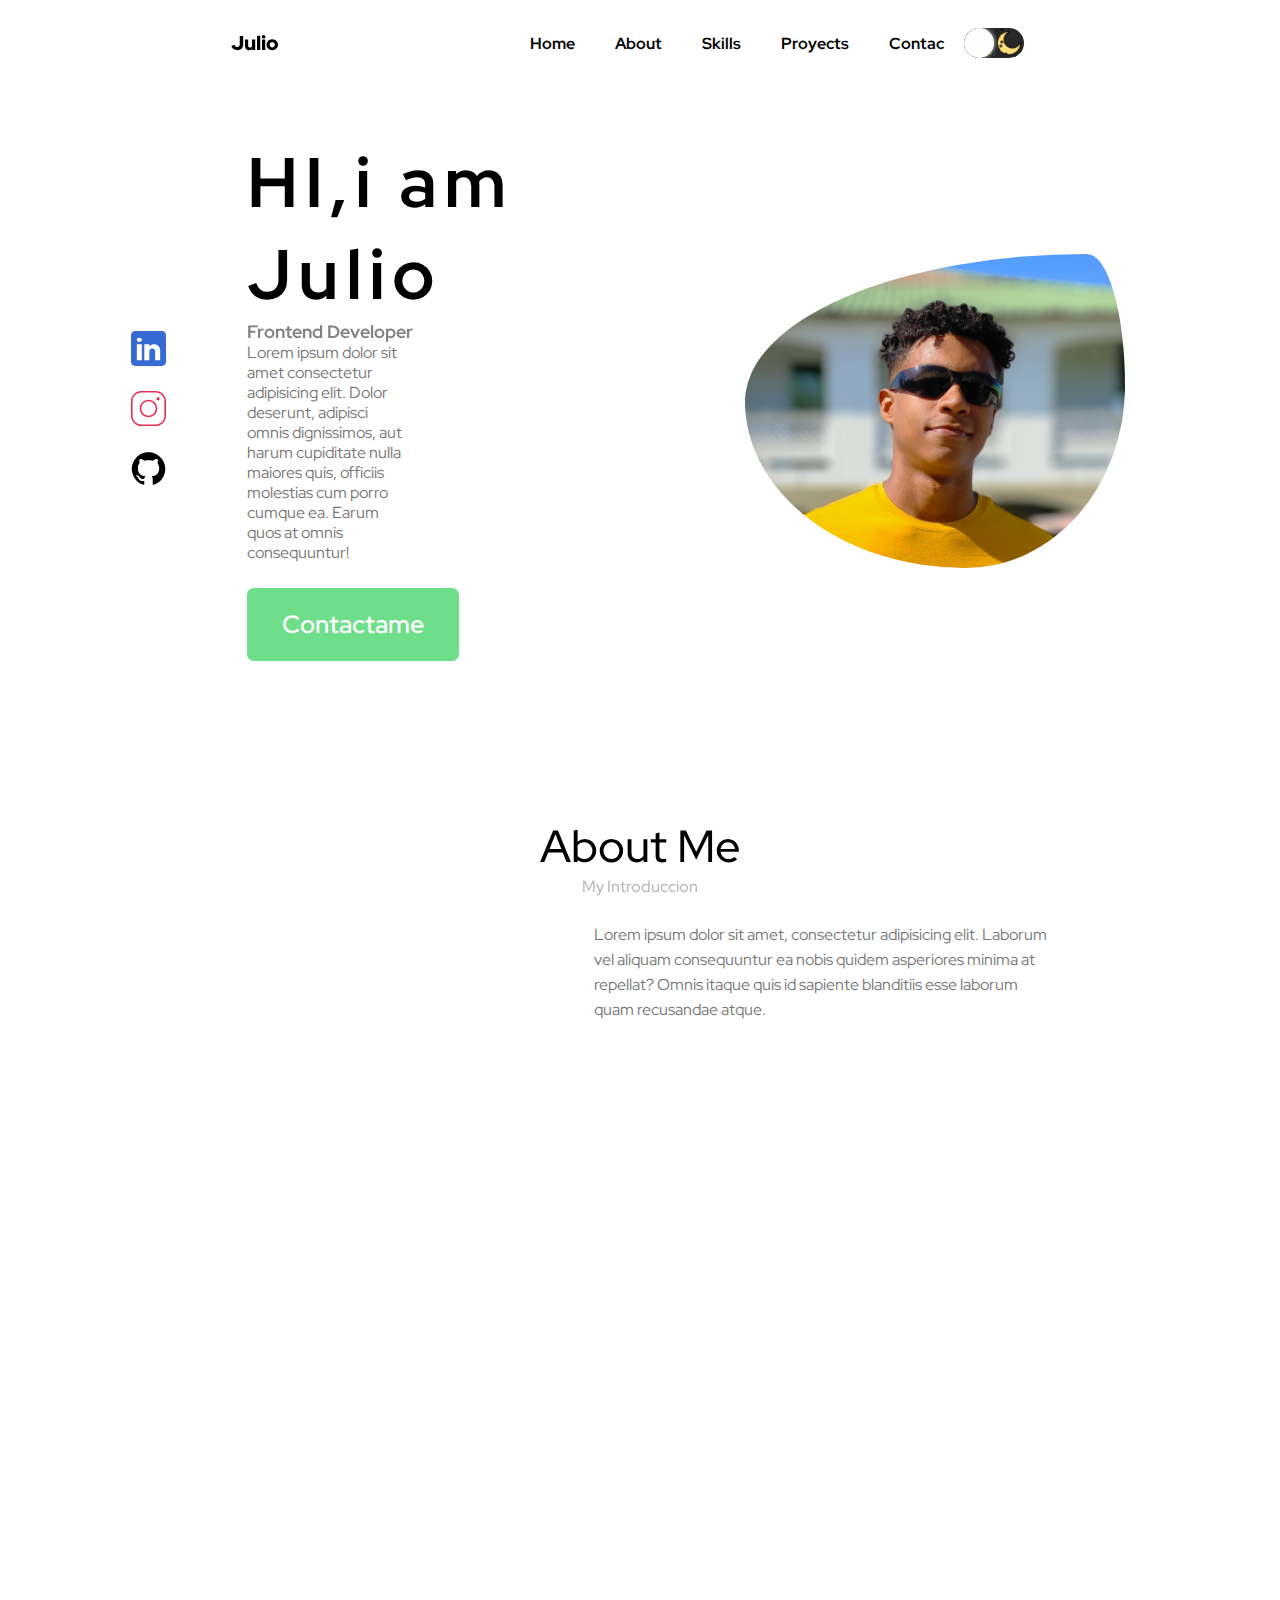
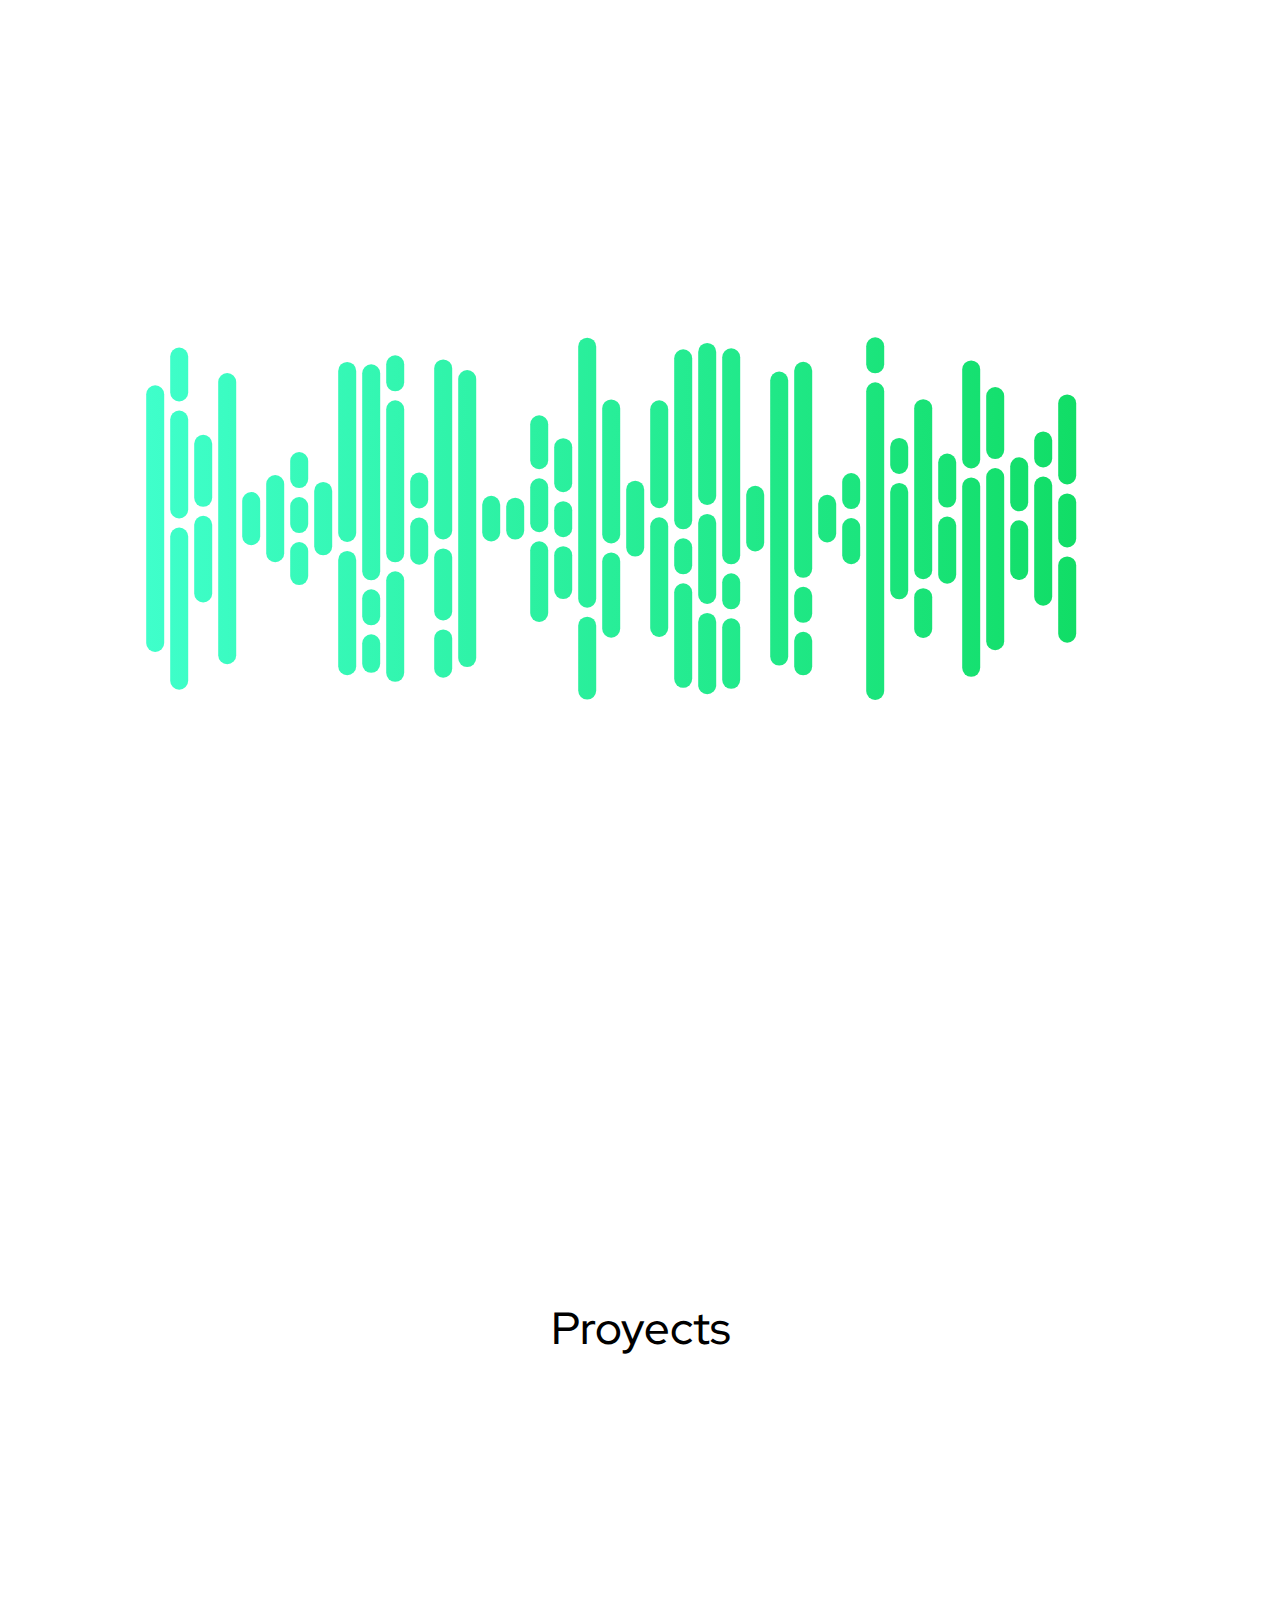
==== folio.html @ fb43cda5 "cambio de nombre al index" ====
<!DOCTYPE html>
<html lang="es">
  <head>
    <meta charset="UTF-8" />
    <meta name="viewport" content="width=device-width, initial-scale=1.0" />
    <link rel="stylesheet" href="style/style.css" />
    <script src="librerias/scroll_reveal/unpkg.com_scrollreveal@4.0.9_dist_scrollreveal.js"></script>
    <title>Mi Potafolio</title>
  </head>

  <body class="body" id="body">
    <!-- nacvegador  -->
    <nav class="navegador" id="home">
      <div class="navagador__titulo"><span class="titulo">Julio</span></div>
      <ul class="menu">
        <li class="lista"><a class="enlaces" href="#home">Home</a></li>
        <li class="lista"><a class="enlaces" href="#about">About</a></li>
        <li class="lista"><a class="enlaces" href="#skills">Skills</a></li>
        <li class="lista"><a class="enlaces" href="#proyects">Proyects</a></li>
        <li class="lista"><a class="enlaces" href="#contac">Contac</a></li>
      </ul>

      <div class="contend__swich">
        <button class="swich" onclick="" id="swich">
          <span><img class="sol" id="sol" src="imagenes/sol.png" /></span>
          <span><img class="luna" id="luna" src="imagenes/luna.png" /></span>
        </button>
      </div>
      <!-- boton de suvida  -->
      <div class="btn__fijo" id="#home">
        <a href="#home">
          <img class="btn__iconos" src="imagenes/flecha.svg" />
        </a>
      </div>
    </nav>
    <!-- contenedor principal  -->
    <main class="contenido__principal">
      <!-- redes sociales  -->
      <aside class="redes__sociales">
        <div class="list__iconos">
          <a href="https://www.linkedin.com/in/julio-sisnero-358b09242/">
            <img class="iconos" src="imagenes/linkedin.svg" alt="">
          </a>
        </div>
        <div class="list__iconos">
          <a href="https://www.instagram.com/conradojulio17/">
            <img class="iconos" src="imagenes/instagram.svg">
          </a>
        </div>
        <div class="list__iconos">
          <a href="https://github.com/conradojuliosisnero">
            <img class="iconos" src="imagenes/git.svg">
          </a>
        </div>
      </aside>
      <!-- contenedor de bienvenida  -->
      <div class="contenedor__bienvenida">
        <div class="bienvenida__titulo">
          <h1>HI,i am Julio</h1>
        </div>
        <div class="bienvenida__titulo">
          <h2 class="leyenda">Frontend Developer</h2>
        </div>
        <div class="bienvenida__texto">
          <p class="texto">
            Lorem ipsum dolor sit amet consectetur adipisicing elit. Dolor
            deserunt, adipisci omnis dignissimos, aut harum cupiditate nulla
            maiores quis, officiis molestias cum porro cumque ea. Earum quos at
            omnis consequuntur!
          </p>
          <div class="boton__contactar">
            <button class="boton">
              <span><a href="">Contactame</a></span>
            </button>
          </div>
        </div>
      </div>
      <!-- contenedor de la foto  -->
      <div class="contenedor__foto">
        <img class="foto" src="imagenes/retrato.jpg" />
      </div>
    </main>

    <!-- seccion de sobre mi  -->
    <section class="about" id="about">
      <div class="about__titulo scroll__titulo">
        <span class="titulo">About Me</span>
        <span class="leyenda">My Introduccion</span>
      </div>
      <div class="about__contenido">
        <div class="about__imagen scroll__img">
          <img class="imagen" src="imagenes/boy-iso-color.png" />
          <span>Conrado Julio</span>
        </div>
        <div class="about__texto">
          <div>
            <p class="texto">
              Lorem ipsum dolor sit amet, consectetur adipisicing elit. Laborum
              vel aliquam consequuntur ea nobis quidem asperiores minima at
              repellat? Omnis itaque quis id sapiente blanditiis esse laborum
              quam recusandae atque.
            </p>
          </div>
          <div class="estadisticas scroll__stast">
            <div class="estadisticas__experiencia">
              <p class="numero">1+</p>
              <span>Year Experience</span>
            </div>
            <div class="estadisticas__proyectos">
              <p class="numero">3+</p>
              <span>Completed Proyects</span>
            </div>
            <div class="estadisticas__proyectos">
              <p class="numero">1</p>
              <span>Companies Worked</span>
            </div>
          </div>
          <button class="about__btn">
           <span>
            <a href="">Descargar CV</a>
           </span>
          </button>
        </div>
      </div>
    </section>

    <!-- seccion de habilidades  -->
    <section class="seccion__skills" id="skills">
      <div class="skill__titulo-contend scroll__titulo">
        <h3 class="titulo">Skills</h3>
        <span class="leyenda__skills">in</span>
      </div>
      <div class="contend__cards">
        <div class="skill__card ">
          <div class="skill__img">
            <img class="icono" src="imagenes/html.png" />
          </div>
          <div class="skill__contend">
            <h3 class="skill__titulo">HTML</h3>
            <p class="skill__texto">
              Lorem ipsum dolor sit amet consectetur adipisicing elit. Tenetur
              nostrum dolorum voluptates animi! Nulla saepe unde, ad soluta
              quasi
            </p>
            <a
              class="skill__btn"
              href="https://developer.mozilla.org/en-US/docs/Glossary/HTML5"
              >More info</a
            >
          </div>
        </div>
        <div class="skill__card ">
          <div class="skill__img">
            <img class="icono" src="imagenes/css.png" />
          </div>
          <div class="skill__contend">
            <h3 class="skill__titulo">CSS</h3>
            <p class="skill__texto">
              Lorem ipsum dolor sit amet consectetur adipisicing elit. Tenetur
              nostrum dolorum voluptates animi! Nulla saepe unde, ad soluta
              quasi
            </p>
            <a
              class="skill__btn"
              href="https://developer.mozilla.org/en-US/docs/Web/CSS"
              >More info</a
            >
          </div>
        </div>
        <div class="skill__card ">
          <div class="skill__img">
            <img class="icono" src="imagenes/sass.png" />
          </div>
          <div class="skill__contend">
            <h3 class="skill__titulo">SASS</h3>
            <p class="skill__texto">
              Lorem ipsum dolor sit amet consectetur adipisicing elit. Tenetur
              nostrum dolorum voluptates animi! Nulla saepe unde, ad soluta
              quasi
            </p>
            <a class="skill__btn" href="https://sass-lang.com/">More info</a>
          </div>
        </div>
        <div class="skill__card ">
          <div class="skill__img">
            <img class="icono" src="imagenes/js.png" />
          </div>
          <div class="skill__contend">
            <h3 class="skill__titulo">Java Script</h3>
            <p class="skill__texto">
              Lorem ipsum dolor sit amet consectetur adipisicing elit. Tenetur
              nostrum dolorum voluptates animi! Nulla saepe unde, ad soluta
              quasi
            </p>
            <a
              class="skill__btn"
              href="https://developer.mozilla.org/en-US/docs/Web/JavaScript"
              >More info</a
            >
          </div>
        </div>
        <div class="skill__card ">
          <div class="skill__img">
            <img class="icono" src="imagenes/react.png" />
          </div>
          <div class="skill__contend">
            <h3 class="skill__titulo">React</h3>
            <p class="skill__texto">
              Lorem ipsum dolor sit amet consectetur adipisicing elit. Tenetur
              nostrum dolorum voluptates animi! Nulla saepe unde, ad soluta
              quasi
            </p>
            <a
              class="skill__btn"
              href="https://legacy.reactjs.org/docs/getting-started.html"
              >More info</a
            >
          </div>
        </div>
        <div class="skill__card ">
          <div class="skill__img">
            <img class="icono" src="imagenes/boostrap.png" />
          </div>
          <div class="skill__contend">
            <h3 class="skill__titulo">booststrap</h3>
            <p class="skill__texto">
              Lorem ipsum dolor sit amet consectetur adipisicing elit. Tenetur
              nostrum dolorum voluptates animi! Nulla saepe unde, ad soluta
              quasi
            </p>
            <a class="skill__btn" href="https://getbootstrap.com/">More info</a>
          </div>
        </div>
        <div class="skill__card ">
          <div class="skill__img">
            <img class="icono" src="imagenes/tailwind.png" />
          </div>
          <div class="skill__contend">
            <h3 class="skill__titulo">Tailwind</h3>
            <p class="skill__texto">
              Lorem ipsum dolor sit amet consectetur adipisicing elit. Tenetur
              nostrum dolorum voluptates animi! Nulla saepe unde, ad soluta
              quasi
            </p>
            <a class="skill__btn" href="https://tailwindcss.com/">More info</a>
          </div>
        </div>
        <div class="skill__card ">
          <div class="skill__img">
            <img class="icono" src="imagenes/adobe.png" />
          </div>
          <div class="skill__contend">
            <h3 class="skill__titulo">Adove XD</h3>
            <p class="skill__texto">
              Lorem ipsum dolor sit amet consectetur adipisicing elit. Tenetur
              nostrum dolorum voluptates animi! Nulla saepe unde, ad soluta
              quasi
            </p>
            <a
              class="skill__btn"
              href="https://www.edix.com/es/instituto/adobe-xd/"
              >More info</a
            >
          </div>
        </div>
        <div class="skill__card ">
          <div class="skill__img">
            <img class="icono" src="imagenes/git.png" />
          </div>
          <div class="skill__contend">
            <h3 class="skill__titulo">Git</h3>
            <p class="skill__texto">
              Lorem ipsum dolor sit amet consectetur adipisicing elit. Tenetur
              nostrum dolorum voluptates animi! Nulla saepe unde, ad soluta
              quasi
            </p>
            <a class="skill__btn" href="https://git-scm.com/doc">More info</a>
          </div>
        </div>
        <div class="skill__card ">
          <div class="skill__img">
            <img class="icono" src="imagenes/sql.png" />
          </div>
          <div class="skill__contend">
            <h3 class="skill__titulo">SQL</h3>
            <p class="skill__texto">
              Lorem ipsum dolor sit amet consectetur adipisicing elit. Tenetur
              nostrum dolorum voluptates animi! Nulla saepe unde, ad soluta
              quasi
            </p>
            <a class="skill__btn" href="https://dev.mysql.com/doc/">More info</a>
          </div>
        </div>
        <div class="skill__card ">
          <div class="skill__img">
            <img class="icono" src="imagenes/wordpress.png" />
          </div>
          <div class="skill__contend">
            <h3 class="skill__titulo">WordPress</h3>
            <p class="skill__texto">
              Lorem ipsum dolor sit amet consectetur adipisicing elit. Tenetur
              nostrum dolorum voluptates animi! Nulla saepe unde, ad soluta
              quasi
            </p>
            <a class="skill__btn" href="https://wordpress.com/es/">More info</a>
          </div>
        </div>
      </div>
    </section>

    <!-- seccion de proyectos  -->
    <section class="seccion__proyectos" id="proyects">
      <div class="contend__titulo">
        <h3 class="titulo">Proyects</h3>
      </div>
      <div class="contend__cards-proyectos">
        <!-- card musica -->
        <div class="card">
          <div class="contend__img">
            <img src="imagenes/card.jpg">
          </div>
          <div class="contenido">
            <h3 class="titulo_card"><a href="https://github.com/conradojuliosisnero/card-shop-music">Card Music</a></h3>
            <span class="leyenda__card">Card</span>
            <div class="iconos__card"><span>Responsive</span></div>
          </div>
        </div>
        <!-- qr componente  -->
        <div class="card">
          <div class="contend__img">
            <img src="imagenes/qrcomponet">
          </div>
          <div class="contenido">
            <h3 class="titulo_card"><a href="https://github.com/conradojuliosisnero/QR-card">Componente QR</a></h3>
            <span class="leyenda__card">Card</span>
            <div class="iconos__card"><span>Responsive</span></div>
          </div>
        </div>
        <!-- card resultados  -->
        <div class="card">
          <div class="contend__img">
            <img src="imagenes/resultados.jpg">
          </div>
          <div class="contenido">
            <h3 class="titulo_card"><a href="https://github.com/conradojuliosisnero/card-results">Card Result</a></h3>
            <span class="leyenda__card">Card</span>
            <div class="iconos__card"><span>Responsive</span></div>
          </div>
        </div>
        <!-- card compras  -->
        <div class="card">
          <div class="contend__img">
            <img src="imagenes/cardshop.png">
          </div>
          <div class="contenido">
            <h3 class="titulo_card"><a href="https://github.com/conradojuliosisnero/card-shop">Card Shop</a></h3>
            <span class="leyenda__card">Card</span>
            <div class="iconos__card"><span>Responsive</span></div>
          </div>
        </div>
        <!-- encriptador alura  -->
        <div class="card">
          <div class="contend__img">
            <img src="imagenes/encriptador.png">
          </div>
          <div class="contenido">
            <h3 class="titulo_card"><a href="https://github.com/conradojuliosisnero/encriptador">Encriptador de Texto</a></h3>
            <span class="leyenda__card">Proyect</span>
            <div class="iconos__card"><span>Responsive</span></div>
          </div>
        </div>
      </div>
    </section>

    <!-- pie de pagina  -->
    <footer class="footer" id="contac">
      <div class="footer__titulo">
        <h4 class="titulo">More Info</h4>
      </div>
        <div class="redes__sociales">
          <div class="list__iconos">
            <a href="https://www.linkedin.com/in/julio-sisnero-358b09242/">
              <img class="iconos" src="imagenes/linkedin.svg" alt="">
            </a>
          </div>
          <div class="list__iconos">
            <a href="https://www.instagram.com/conradojulio17/">
              <img class="iconos" src="imagenes/instagram.svg">
            </a>
          </div>
          <div class="list__iconos">
            <a href="https://github.com/conradojuliosisnero">
              <img class="iconos" src="imagenes/git.svg">
            </a>
          </div>
        </div>
        <div class="more__info">
          <span class="mail"><a href="">conradojuliosisnero@gmail.com</a></span>
        </div>
    </footer>
    <script src="main.js"></script>
  </body>
</html>
---- style/style.css ----
@import url("https://fonts.googleapis.com/css2?family=Red+Hat+Display:wght@300;400;500;600;700;900&display=swap");
html {
  scroll-behavior: smooth;
}

body {
  font-size: 16px;
  width: 100%;
  position: relative;
  transition: background-color 0.5s ease-in;
}
body.modo-oscuro {
  background-color: #282828;
  color: #ffffff;
  transition: 0.5s ease-in all;
}
body.modo-claro {
  background-color: #ffffff;
  color: #000000;
}

*, ::after, ::before {
  font-family: "Red Hat Display", sans-serif;
  margin: 0;
  padding: 0;
  box-sizing: border-box;
}

.navegador {
  width: 80%;
  display: flex;
  align-items: center;
  justify-content: center;
  position: relative;
  z-index: 1;
  padding: 20px 0px;
  background-color: #ffffff;
  transition: background-color 0.5s ease-in;
}
.navegador .navagador__titulo {
  width: 100%;
  display: flex;
  justify-content: center;
  position: relative;
  flex-shrink: 2;
}
.navegador .navagador__titulo .titulo {
  position: relative;
  padding: 10px;
  font-size: 20px;
  font-weight: 900;
  cursor: pointer;
}
.navegador .navagador__titulo .titulo:hover {
  color: #6ede8a;
}
.navegador .menu {
  display: flex;
  position: relative;
  list-style: none;
}
.navegador .menu .lista {
  display: block;
  position: relative;
}
.navegador .menu .enlaces {
  text-decoration: none;
  font-weight: 700;
  color: #000000;
  width: 100%;
  display: flex;
  padding: 10px 20px;
  cursor: pointer;
  transition: color 0.4s ease;
}
.navegador .menu .enlaces:hover {
  color: #6ede8a;
}
.navegador .contend__swich {
  display: flex;
  flex-shrink: 5;
  width: 250px;
}
.navegador .contend__swich .swich {
  display: flex;
  height: 30px;
  border-radius: 50px;
  border: none;
  background-color: #282828;
  position: relative;
  cursor: pointer;
  outline: none;
  overflow: hidden;
}
.navegador .contend__swich .swich::after {
  content: "";
  position: absolute;
  display: block;
  width: 30px;
  height: 30px;
  left: 0;
  top: 0;
  right: unset;
  background-color: #fffefe;
  box-shadow: #d7d7d7 0px 0px 5px 0px;
  border-radius: 50%;
}
.navegador .contend__swich .swich.active {
  background-color: #ffffff;
}
.navegador .contend__swich .swich.active::after {
  left: unset;
  right: 0;
}
.navegador .contend__swich .swich span {
  width: 30px;
  height: 30px;
  display: block;
  -o-object-fit: cover;
     object-fit: cover;
  line-height: 30px;
}
.navegador .contend__swich .swich span .luna,
.navegador .contend__swich .swich span .sol {
  display: flex;
  width: 30px;
  height: 30px;
}

.nav-dark {
  background-color: #282828;
  color: #ffffff;
}
.nav-dark .navagador__titulo {
  color: #ffffff;
}
.nav-dark .menu .enlaces {
  color: #ffffff;
}

.nav-white {
  background-color: #ffffff;
  color: #000000;
}
.nav-white .navagador__titulo {
  color: #000000;
}
.nav-white .menu .enlaces {
  color: #000000;
}

.contenido__principal {
  padding: 50px;
  display: grid;
  grid-template-columns: repeat(6, 1fr);
  grid-template-areas: "redes contenido contenido foto foto foto" "redes contenido contenido foto foto foto";
  grid-template-rows: 2 1fr;
}
.contenido__principal .redes__sociales {
  grid-area: redes;
  display: flex;
  align-items: center;
  justify-content: center;
  flex-direction: column;
}
.contenido__principal .redes__sociales .list__iconos {
  display: flex;
  width: 100%;
  justify-content: center;
  margin: 0px;
}
.contenido__principal .redes__sociales .iconos {
  width: 35px;
  margin: 10px 0px;
  cursor: pointer;
  transition: transform 0.3s ease;
}
.contenido__principal .redes__sociales .iconos:hover {
  transform: scale(1.4);
}
.contenido__principal .contenedor__bienvenida {
  grid-area: contenido;
  display: flex;
  align-items: center;
  justify-content: center;
  width: 100%;
  height: 100%;
  flex-direction: column;
}
.contenido__principal .contenedor__bienvenida .bienvenida__titulo {
  font-size: 35px;
  width: 100%;
  display: flex;
  align-items: center;
  justify-content: flex-start;
}
.contenido__principal .contenedor__bienvenida .bienvenida__titulo h1 {
  letter-spacing: 7px;
  margin: 0px 0px;
}
.contenido__principal .contenedor__bienvenida .leyenda {
  color: #818181;
  font-size: 18px;
}
.contenido__principal .contenedor__bienvenida .bienvenida__texto {
  width: 100%;
  display: flex;
  flex-direction: column;
}
.contenido__principal .contenedor__bienvenida .bienvenida__texto .texto {
  display: flex;
  width: 40%;
  text-align: start;
  line-height: 20px;
  color: #777575;
}
.contenido__principal .contenedor__bienvenida .boton__contactar {
  display: flex;
  align-items: center;
  justify-content: flex-start;
}
.contenido__principal .contenedor__bienvenida .boton__contactar .boton {
  background-color: #6ede8a;
  border-radius: 7px;
  border: none;
  padding: 20px 35px;
  margin: 25px 0px;
  position: relative;
  overflow: hidden;
  cursor: pointer;
  transition: box-shadow 0.5s ease-in-out;
}
.contenido__principal .contenedor__bienvenida .boton__contactar .boton::after {
  content: "";
  position: absolute;
  background-color: #2dc653;
  width: 1px;
  height: 1px;
  left: 50%;
  top: 50%;
  border-radius: 50%;
  z-index: 1;
  transition: transform 0.5s ease-in-out;
}
.contenido__principal .contenedor__bienvenida .boton__contactar .boton:hover {
  box-shadow: 0px 3px 15px 0px #4ad66d;
  background-color: #6ede8a;
}
.contenido__principal .contenedor__bienvenida .boton__contactar .boton:hover::after {
  transform: scale(700);
  bottom: 0;
}
.contenido__principal .contenedor__bienvenida .boton__contactar .boton span {
  position: relative;
  z-index: 2;
}
.contenido__principal .contenedor__bienvenida .boton__contactar .boton span a {
  color: #ffffff;
  text-decoration: none;
  font-size: 25px;
  font-weight: 600;
}
.contenido__principal .contenedor__foto {
  display: flex;
  align-items: center;
  justify-content: center;
  width: 100%;
  grid-area: foto;
}
.contenido__principal .contenedor__foto .foto {
  width: 380px;
  -o-object-fit: cover;
     object-fit: cover;
  border-radius: 90% 10% 42% 58%/47% 42% 58% 53%;
}

.about {
  width: 100%;
  display: flex;
  align-items: center;
  justify-content: center;
  flex-direction: column;
  padding-top: 80px;
}
.about .about__titulo {
  display: flex;
  align-items: center;
  justify-content: center;
  flex-direction: column;
}
.about .about__titulo .titulo {
  font-size: 45px;
  font-weight: 500;
}
.about .about__titulo .leyenda {
  font-weight: 500;
  color: #b8b8b8;
}
.about .about__contenido {
  display: flex;
  align-items: flex-start;
  justify-content: center;
  width: 100%;
  height: 100%;
  padding: 25px 0px 0px 0px;
}
.about .about__contenido .about__imagen {
  display: flex;
  align-items: center;
  justify-content: center;
  flex-direction: column;
  padding: 0px 35px;
  position: relative;
}
.about .about__contenido .about__imagen .imagen {
  width: 350px;
  -o-object-fit: cover;
     object-fit: cover;
}
.about .about__contenido .about__imagen span {
  position: absolute;
  left: 150px;
  bottom: 0;
  border: solid #777777 2px;
  border-radius: 10px;
  font-weight: 600;
  padding: 20px 10px;
  -webkit-backdrop-filter: blur(10px);
          backdrop-filter: blur(10px);
}
.about .about__contenido .about__texto {
  display: flex;
  align-items: flex-start;
  justify-content: center;
  width: 40%;
  height: 100%;
  text-align: start;
  flex-direction: column;
}
.about .about__contenido .about__texto .texto {
  text-align: start;
  color: #777777;
  width: 90%;
  line-height: 25px;
}
.about .about__contenido .about__texto .about__btn {
  background-color: #6ede8a;
  border-radius: 7px;
  border: none;
  padding: 15px 30px;
  margin: 25px 0px;
  position: relative;
  cursor: pointer;
  position: relative;
  overflow: hidden;
  transition: box-shadow 0.3s ease-in-out;
}
.about .about__contenido .about__texto .about__btn::after {
  content: "";
  position: absolute;
  width: 100%;
  height: 100%;
  left: 0;
  top: -150px;
  background-color: #2dc653;
  transition: top 0.5s ease-in-out;
}
.about .about__contenido .about__texto .about__btn:hover::after {
  top: 0;
}
.about .about__contenido .about__texto .about__btn span {
  width: 100%;
  position: relative;
  z-index: 2;
}
.about .about__contenido .about__texto .about__btn span a {
  color: #ffffff;
  text-decoration: none;
  font-size: 17px;
  font-weight: 600;
  position: relative;
}
.about .about__contenido .about__texto .about__btn:hover {
  box-shadow: 0px 0px 15px 0px #4ad66d, 0px 0px 25px 0px #4ad66d;
  background-color: #6ede8a;
}
.about .about__contenido .about__texto .estadisticas {
  display: flex;
  align-items: center;
  justify-content: center;
  width: 100%;
}
.about .about__contenido .about__texto .estadisticas div {
  display: flex;
  align-items: center;
  justify-content: center;
  flex-direction: column;
  text-align: center;
  font-weight: 500;
  padding: 20px 10px;
}
.about .about__contenido .about__texto .estadisticas div span {
  color: #b8b8b8;
}
.about .about__contenido .about__texto .estadisticas div .numero {
  font-size: 25px;
  font-weight: 900;
}

.seccion__skills {
  width: 100%;
  padding-top: 50px;
}
.seccion__skills .skill__titulo-contend {
  width: 100%;
  display: flex;
  align-items: center;
  justify-content: center;
  flex-direction: column;
}
.seccion__skills .skill__titulo-contend .titulo {
  padding: 20px 0px 5px 0px;
  font-size: 45px;
  font-weight: 500;
}
.seccion__skills .contend__cards {
  background: url(../imagenes/Sound\ Wave.svg);
  background-repeat: no-repeat;
  background-position: center;
  display: grid;
  width: 100%;
  grid-template-columns: repeat(auto-fit, minmax(350px, 1fr));
  gap: 70px;
}
.seccion__skills .contend__cards .skill__card {
  position: relative;
  width: 360px;
  height: 210px;
  border-radius: 20px;
  margin: 40px 70px;
  cursor: pointer;
  box-shadow: 0px 0px 15px 0px #666666;
  background-color: white;
}
.seccion__skills .contend__cards .skill__card:hover > .skill__img {
  width: 150px;
  height: 150px;
  left: -75px;
  top: calc(50% - 75px);
}
.seccion__skills .contend__cards .skill__card .skill__img {
  display: flex;
  align-items: center;
  justify-content: center;
  width: calc(100% - 20px);
  height: calc(100% - 20px);
  left: 10px;
  top: 10px;
  z-index: 10;
  position: absolute;
  overflow: hidden;
  -webkit-backdrop-filter: blur(10px);
          backdrop-filter: blur(10px);
  border: solid 2px rgb(70, 70, 70);
  border-radius: 20px;
  transition: 0.5s ease-in-out;
}
.seccion__skills .contend__cards .skill__card .skill__img .icono {
  width: 50px;
  border-radius: 10px;
  -o-object-fit: cover;
     object-fit: cover;
}
.seccion__skills .contend__cards .skill__card .skill__contend {
  position: absolute;
  width: calc(100% - 75px);
  right: 0;
  padding: 28px;
  height: 100%;
}
.seccion__skills .contend__cards .skill__card .skill__contend .skill__titulo {
  font-size: 25px;
  color: #2c2c2c;
}
.seccion__skills .contend__cards .skill__card .skill__contend .skill__texto {
  font-size: 14px;
  color: #666666;
}
.seccion__skills .contend__cards .skill__card .skill__contend .skill__btn {
  display: inline-block;
  background: linear-gradient(90deg, #0fc099, #5f0ff5, #bf00ff);
  padding: 10px 25px;
  color: white;
  z-index: 1;
  margin-top: 10px;
  border-radius: 5px;
  font-weight: 600;
  background-size: 400%;
  text-decoration: none;
}

.card__dark {
  background-color: #3c3c3c;
  box-shadow: 0px 0px 15px 0px #000000;
}
.card__dark .skill__img {
  border: #eeeeee solid 2px;
}
.card__dark .skill__titulo {
  color: #eeeeee;
}
.card__dark .skill__texto {
  color: #eeeeee;
}

.seccion__proyectos {
  width: 100%;
  display: flex;
  flex-direction: column;
  padding: 50px;
}
.seccion__proyectos .contend__titulo {
  width: 100%;
  display: flex;
  justify-content: center;
}
.seccion__proyectos .contend__titulo .titulo {
  font-size: 45px;
  font-weight: 500;
  padding: 50px 0px;
}
.seccion__proyectos .contend__cards-proyectos {
  width: 100%;
  display: grid;
  grid-template-columns: repeat(auto-fit, minmax(350px, 1fr));
  gap: 45px;
  justify-items: center;
}
.seccion__proyectos .contend__cards-proyectos .card {
  display: flex;
  align-items: center;
  justify-content: center;
  cursor: pointer;
  position: relative;
  flex-direction: column;
  width: 350px;
  height: 450px;
  border-radius: 15px;
  border: solid white 2px;
  overflow: hidden;
}
.seccion__proyectos .contend__cards-proyectos .card .contend__img {
  display: flex;
  align-items: center;
  justify-content: center;
  height: 100%;
  width: 100%;
}
.seccion__proyectos .contend__cards-proyectos .card .contend__img img {
  width: 100%;
  height: 100%;
  -o-object-fit: cover;
     object-fit: cover;
  border-radius: 10px;
}
.seccion__proyectos .contend__cards-proyectos .card .contenido {
  display: flex;
  align-items: center;
  justify-content: center;
  position: absolute;
  width: 100%;
  height: 100%;
  left: 0;
  bottom: -500px;
  flex-direction: column;
  -webkit-backdrop-filter: blur(10px);
          backdrop-filter: blur(10px);
  transition: bottom 0.5s ease-in-out;
  background-color: rgba(70, 70, 70, 0.81);
}
.seccion__proyectos .contend__cards-proyectos .card .contenido a {
  text-decoration: none;
  font-size: 30px;
  color: white;
  transition: color 0.5s ease;
}
.seccion__proyectos .contend__cards-proyectos .card .contenido a:hover {
  color: #6ede8a;
}
.seccion__proyectos .contend__cards-proyectos .card .contenido .leyenda__card {
  display: flex;
  align-items: center;
  justify-content: center;
}
.seccion__proyectos .contend__cards-proyectos .card .contenido .iconos__card {
  display: flex;
  align-items: center;
  justify-content: center;
}
.seccion__proyectos .contend__cards-proyectos .card:hover > .contenido {
  bottom: 0;
}

.btn__fijo {
  display: none;
  width: 90px;
  height: 90px;
  right: 30px;
  bottom: 30px;
  position: fixed;
  border-radius: 50%;
  background-color: #e4e4e4;
  transition: background-color 0.5s ease-in;
  cursor: pointer;
  overflow: hidden;
  z-index: 1000;
}
.btn__fijo a {
  display: flex;
  align-items: center;
  justify-content: center;
  position: relative;
  width: 100%;
  height: 100%;
  overflow: hidden;
  transition-delay: 1s;
}
.btn__fijo a .btn__iconos {
  animation: botonfijo 1.8s linear infinite;
  width: 35px;
  height: 35px;
}

.boton-dark {
  background-color: #434343;
}

@keyframes botonfijo {
  0% {
    transform: translateY(75px);
  }
  100% {
    transform: translateY(-75px);
  }
}
.footer {
  width: 100%;
  display: flex;
  flex-direction: column;
  position: relative;
  padding: 30px;
}
.footer .footer__titulo {
  display: flex;
  justify-content: center;
  width: 100%;
  padding-bottom: 40px;
}
.footer .footer__titulo .titulo {
  font-size: 30px;
  font-weight: 500;
}
.footer .redes__sociales {
  grid-area: redes;
  display: flex;
  align-items: center;
  justify-content: center;
}
.footer .redes__sociales .list__iconos {
  display: flex;
  width: 100%;
  justify-content: center;
  margin: 0px;
}
.footer .redes__sociales .iconos {
  width: 35px;
  margin: 10px 0px;
  cursor: pointer;
  transition: transform 0.3s ease;
}
.footer .redes__sociales .iconos:hover {
  transform: scale(1.4);
}
.footer .more__info {
  display: flex;
  justify-content: center;
  align-items: center;
  padding: 20px;
}
.footer .more__info span a {
  text-decoration: none;
  color: #ffffff;
  font-size: 20px;
  font-weight: 500;
  transition: color 0.3s ease;
}
.footer .more__info span a:hover {
  color: #6ede8a;
}

@media screen and (max-width: 1024px) {
  .body .navegador {
    width: 100%;
  }
  .body .navegador .navagador__titulo {
    flex-shrink: 3;
    justify-content: flex-start;
  }
  .body .contenido__principal {
    display: grid;
    grid-template-columns: repeat(4, 1fr);
    grid-template-areas: "contenido contenido contenido contenido" "foto foto foto foto" "redes redes redes redes";
  }
  .body .contenido__principal .redes__sociales {
    flex-direction: row;
    justify-content: center;
    margin: 0;
    padding: 0;
  }
  .body .contenido__principal .redes__sociales .iconos {
    width: 35px;
    margin: 0px 20px;
    cursor: pointer;
    transition: transform 0.3s ease;
  }
  .body .contenido__principal .redes__sociales .iconos:hover {
    transform: scale(1.4);
  }
  .body .contenido__principal .contenedor__bienvenida {
    flex-direction: column;
    padding: 20px;
  }
  .body .contenido__principal .contenedor__bienvenida .bienvenida__titulo {
    font-size: 35px;
    justify-content: flex-start;
  }
  .body .contenido__principal .contenedor__bienvenida .bienvenida__titulo h1 {
    letter-spacing: 7px;
    margin: 0px 0px;
  }
  .body .contenido__principal .contenedor__bienvenida .bienvenida__texto {
    width: 100%;
    display: flex;
    flex-direction: column;
  }
  .body .contenido__principal .contenedor__bienvenida .bienvenida__texto .texto {
    width: 100%;
  }
  .body .contenido__principal .contenedor__bienvenida .boton__contactar {
    margin-left: 35px;
  }
  .body .contenido__principal .contenedor__bienvenida .boton__contactar .boton a {
    font-size: 23px;
  }
  .body .contenido__principal .contenedor__foto {
    order: 1;
  }
  .body .contenido__principal .contenedor__foto .foto {
    width: 300px;
    margin: 40px 0px;
  }
  .body .btn__fijo {
    width: 65px;
    height: 65px;
    right: 20px;
    bottom: 20px;
  }
  .body .btn__fijo a {
    animation: botonfijo 1.8s ease infinite;
  }
  .body .btn__fijo a .btn__iconos {
    width: 35px;
    height: 35px;
  }
  .body .about {
    padding-top: 180px;
  }
  .body .about .about__contenido {
    display: flex;
    align-items: center;
    justify-content: center;
    flex-direction: column;
  }
  .body .about .about__contenido .about__imagen {
    padding: 0;
  }
  .body .about .about__contenido .about__imagen .imagen {
    width: 250px;
  }
  .body .about .about__contenido .about__texto {
    display: flex;
    align-items: center;
    justify-content: center;
    width: 60%;
    text-align: center;
    flex-direction: column;
  }
  .body .about .about__contenido .about__texto .texto {
    width: 100%;
    text-align: start;
  }
  .body .about .about__contenido .about__texto .about__btn {
    width: 100%;
    height: 65px;
  }
  .body .about .about__contenido .about__texto .about__btn a {
    color: #ffffff;
    text-decoration: none;
    font-size: 17px;
    font-weight: 600;
  }
  .body .about .about__contenido .about__texto .about__btn:hover {
    box-shadow: 0px 3px 15px 0px #4ad66d;
    background-color: #6ede8a;
  }
  .body .about .about__contenido .about__texto .estadisticas {
    display: flex;
    align-items: center;
    justify-content: center;
    width: 100%;
  }
  .body .about .about__contenido .about__texto .estadisticas div {
    display: flex;
    align-items: center;
    justify-content: center;
    flex-direction: column;
    text-align: center;
    font-weight: 500;
    padding: 20px 10px;
  }
  .body .about .about__contenido .about__texto .estadisticas div .numero {
    font-size: 25px;
    font-weight: 900;
  }
  .body .seccion__skills {
    width: 100%;
    padding-top: 50px;
  }
  .body .seccion__skills .skill__titulo-contend {
    width: 100%;
    display: flex;
    align-items: center;
    justify-content: center;
    flex-direction: column;
  }
  .body .seccion__skills .skill__titulo-contend .titulo {
    padding: 20px 0px 5px 0px;
    font-size: 45px;
    font-weight: 500;
  }
  .body .seccion__skills .contend__cards {
    display: flex;
    flex-wrap: wrap;
    width: 100%;
    justify-content: center;
    align-items: center;
  }
  .body .seccion__skills .contend__cards .skill__card {
    position: relative;
    width: 360px;
    height: 210px;
    border-radius: 20px;
    margin: 0;
    cursor: pointer;
  }
  .body .contend__cards-proyectos {
    display: flex;
    flex-wrap: wrap;
    width: 100%;
    justify-content: center;
    align-items: center;
  }
  .body .contend__cards-proyectos .card {
    display: flex;
    align-items: center;
    justify-content: center;
    cursor: pointer;
    position: relative;
    flex-direction: column;
    width: 230px;
    height: 350px;
    border-radius: 15px;
    border: solid white 2px;
    overflow: hidden;
  }
  .body .contend__cards-proyectos .card .contend__img {
    display: flex;
    align-items: center;
    justify-content: center;
    width: 100%;
  }
  .body .contend__cards-proyectos .card .contend__img img {
    width: 100%;
    height: 100%;
    -o-object-fit: cover;
       object-fit: cover;
    border-radius: 10px;
  }
  .body .contend__cards-proyectos .card .contenido {
    display: flex;
    align-items: center;
    justify-content: center;
    position: absolute;
    width: 100%;
    height: 100%;
    left: 0;
    bottom: -500px;
    flex-direction: column;
    -webkit-backdrop-filter: blur(10px);
            backdrop-filter: blur(10px);
    transition: bottom 0.5s ease-in-out;
    background-color: rgba(70, 70, 70, 0.81);
  }
  .body .contend__cards-proyectos .card .contenido a {
    text-decoration: none;
    font-size: 30px;
    color: white;
    transition: color 0.5s ease;
  }
  .body .contend__cards-proyectos .card .contenido a:hover {
    color: #6ede8a;
  }
  .body .contend__cards-proyectos .card .contenido .leyenda__card {
    display: flex;
    align-items: center;
    justify-content: center;
  }
  .body .contend__cards-proyectos .card .contenido .iconos__card {
    display: flex;
    align-items: center;
    justify-content: center;
  }
}
@media screen and (max-width: 475px) {
  body {
    margin: 0;
    padding: 0;
    width: 100%;
  }
  body .navegador {
    position: relative;
    justify-content: space-between;
  }
  body .navegador .navagador__titulo .titulo {
    font-size: 25px;
    position: relative;
  }
  body .navegador .menu .lista {
    display: none;
  }
  body .contenido__principal {
    display: grid;
    grid-template-columns: repeat(4, 1fr);
    grid-template-areas: "contenido contenido contenido contenido" "foto foto foto foto" "redes redes redes redes";
  }
  body .contenido__principal .redes__sociales {
    flex-direction: row;
    justify-content: center;
    margin: 0;
    padding: 0;
  }
  body .contenido__principal .redes__sociales .iconos {
    width: 35px;
    margin: 0px 70px;
    cursor: pointer;
    transition: transform 0.3s ease;
  }
  body .contenido__principal .redes__sociales .iconos:hover {
    transform: scale(1.4);
  }
  body .contenido__principal .contenedor__foto {
    order: 1;
    margin: 0;
  }
  body .contenido__principal .contenedor__foto .foto {
    width: 350px;
    margin: 0;
  }
  body .contenido__principal .redes__sociales {
    grid-area: redes;
    display: flex;
    align-items: center;
    justify-content: center;
    flex-direction: column;
  }
  body .contenido__principal .redes__sociales .list__iconos {
    display: flex;
    width: 40%;
    justify-content: center;
  }
  body .contenido__principal .redes__sociales .iconos {
    width: 25px;
    margin: 0px;
    transition: transform 0.3s ease;
  }
  body .contenido__principal .redes__sociales .iconos:hover {
    transform: scale(1.4);
  }
}/*# sourceMappingURL=style.css.map */
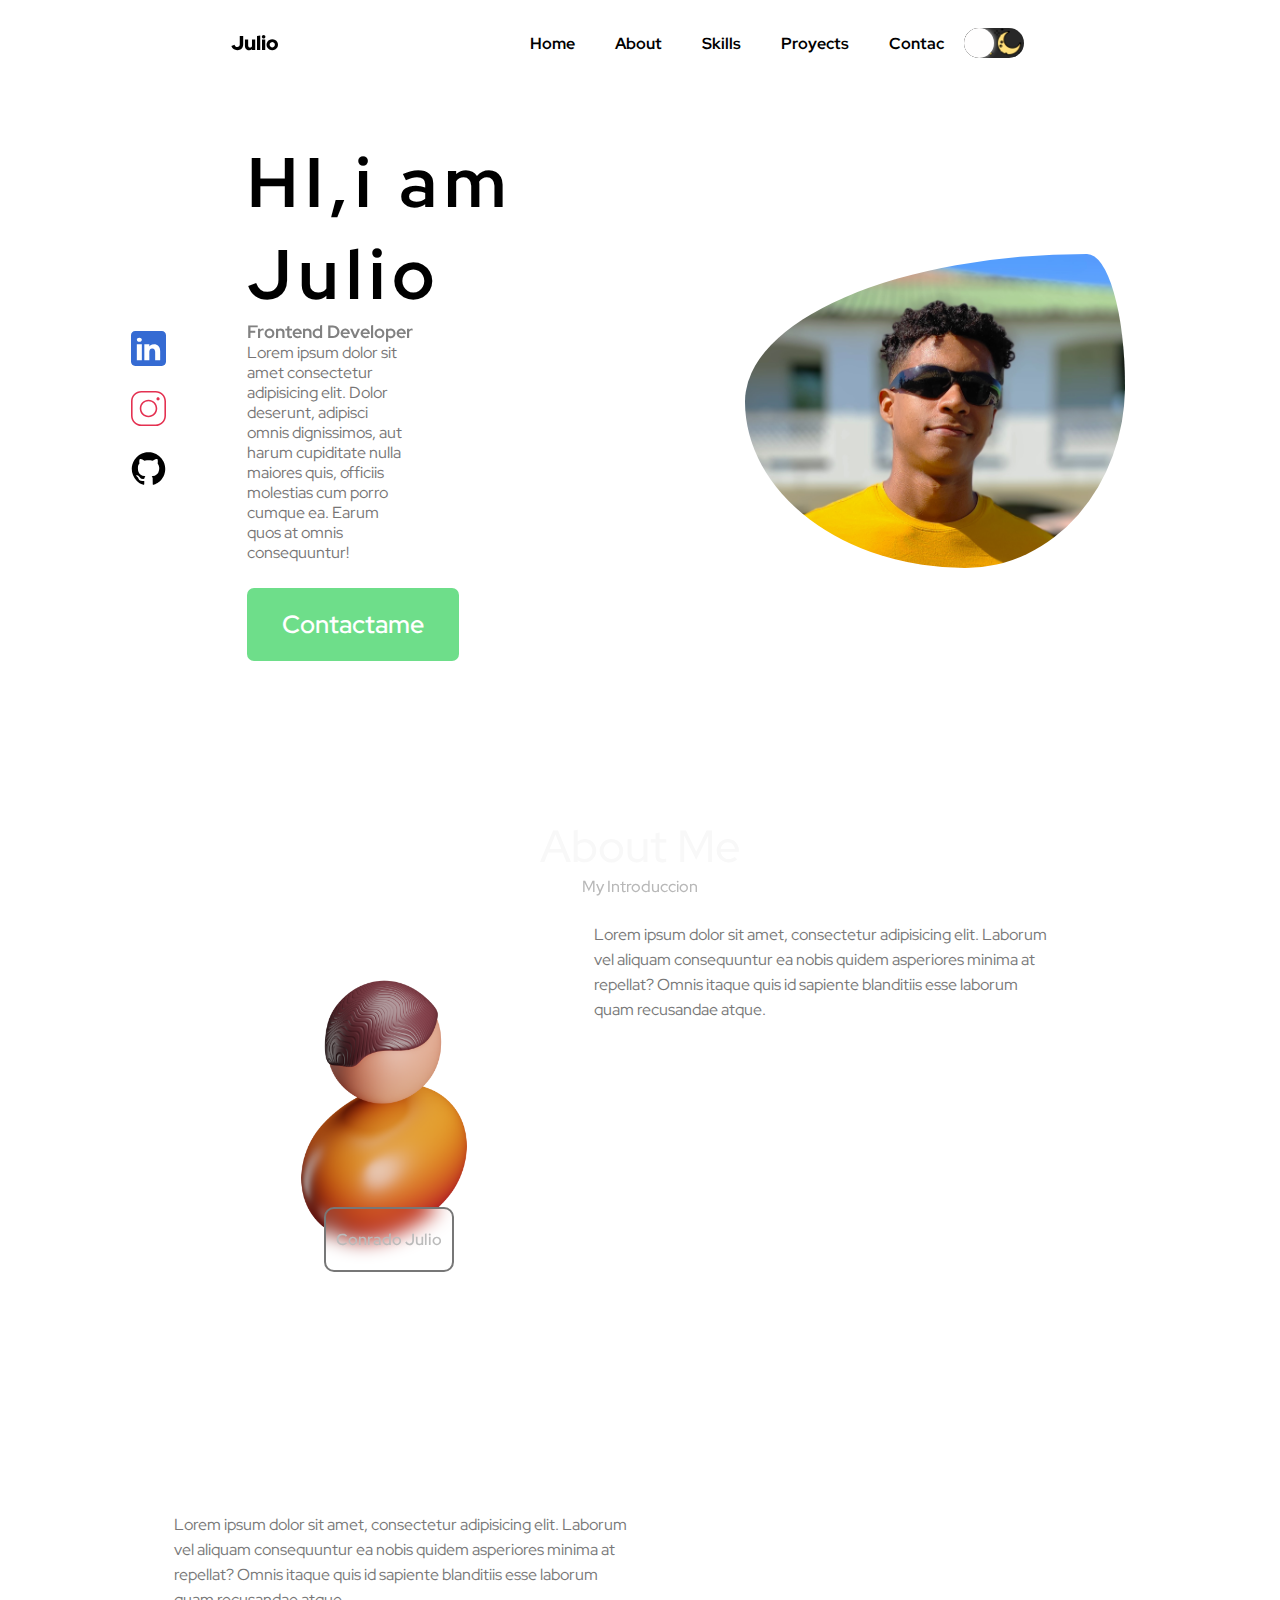
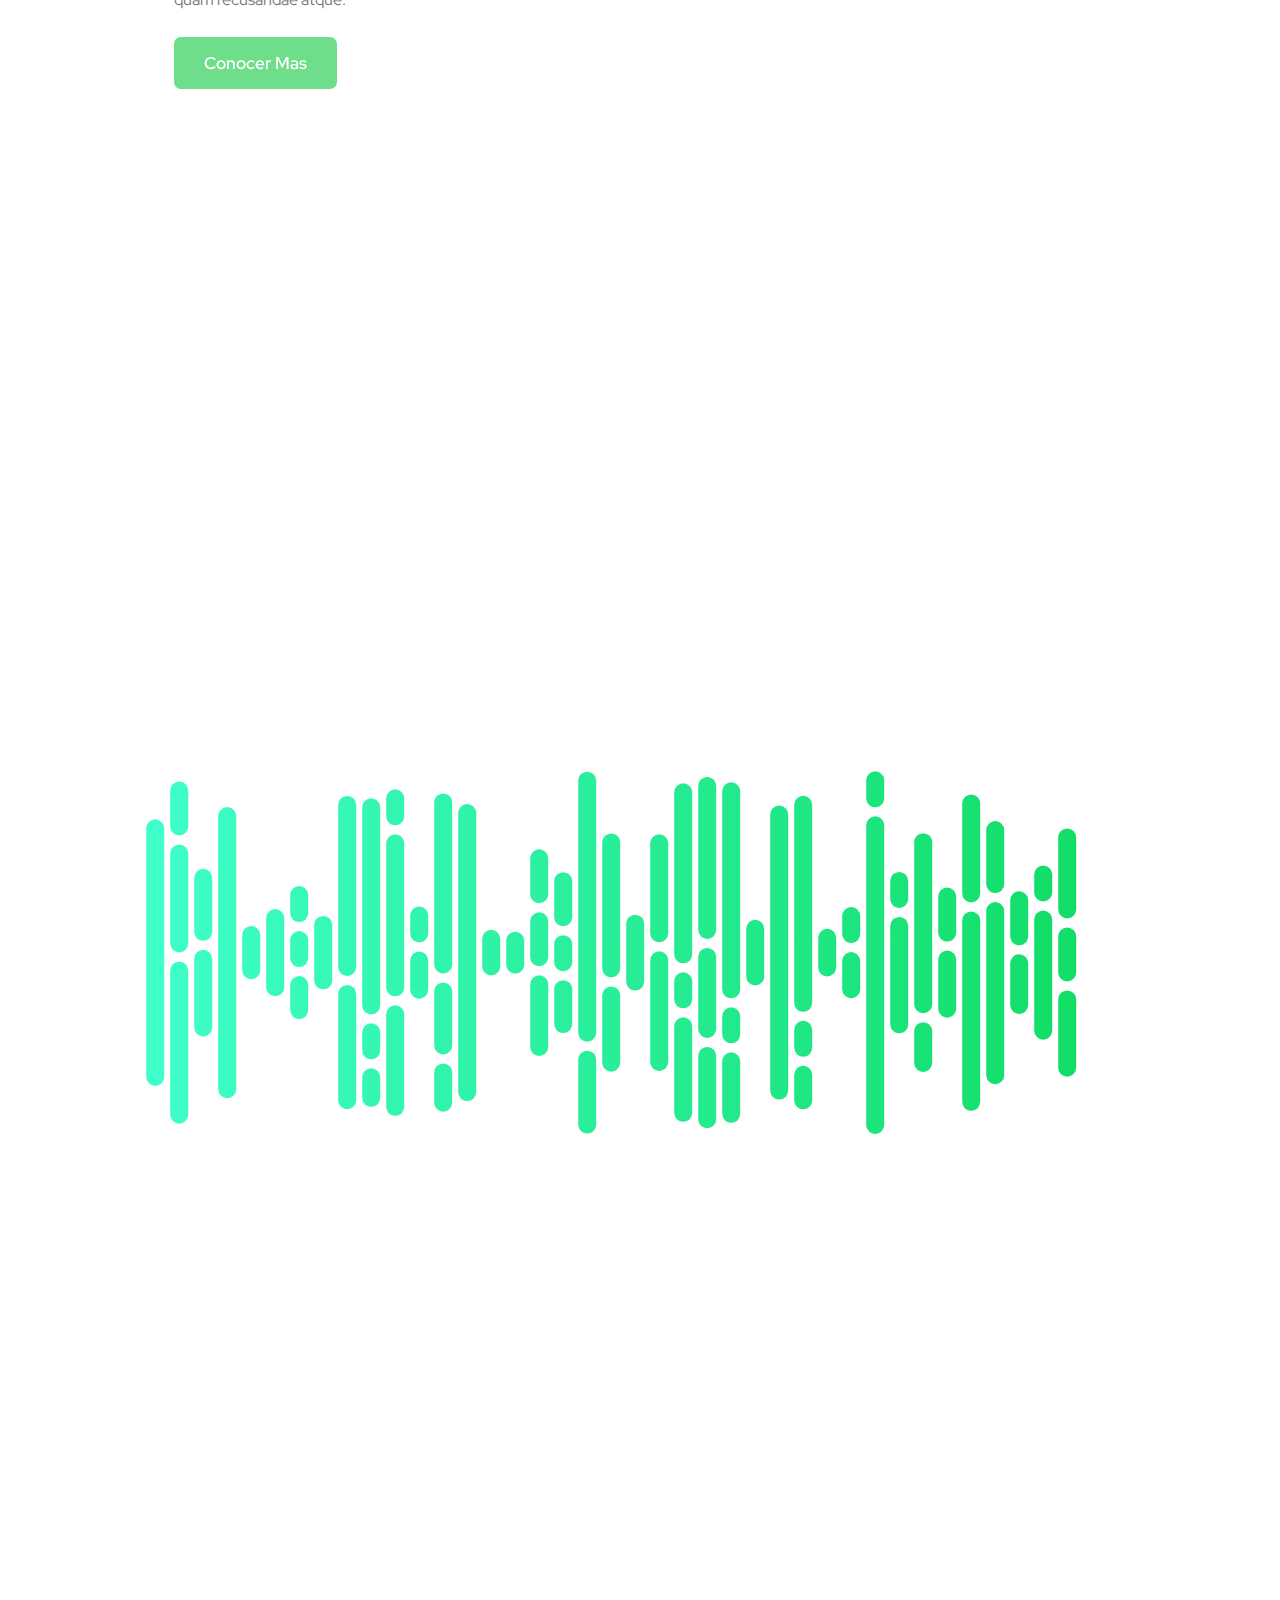
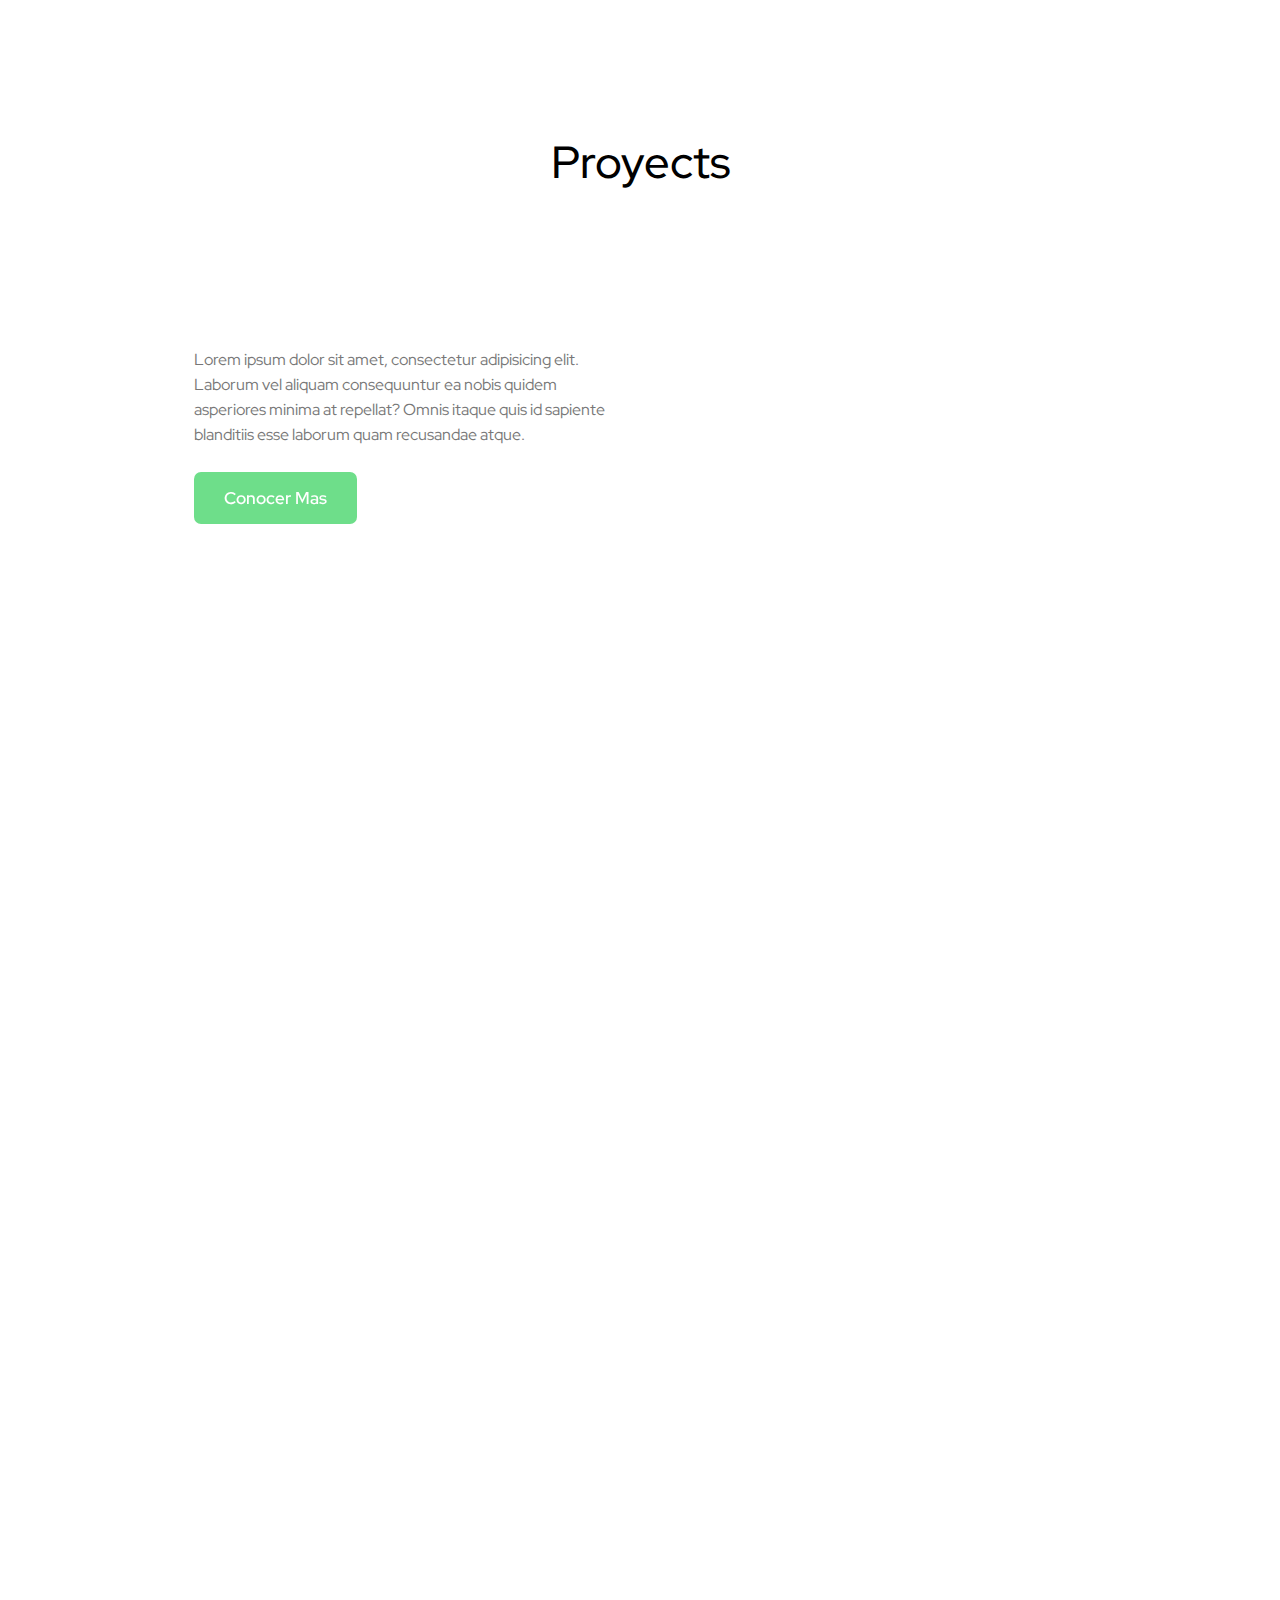
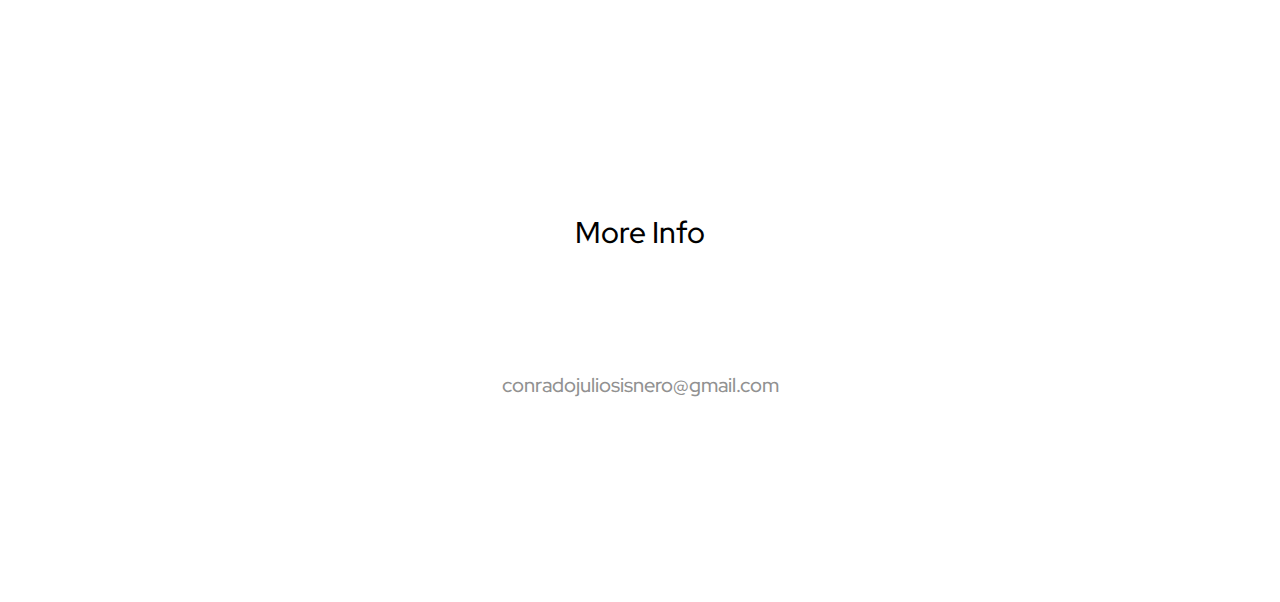
==== commit e46dfef1: "agregando nuevas secciones" ====
--- a/folio.html
+++ b/folio.html
@@ -128,8 +128,32 @@
     <section class="seccion__skills" id="skills">
       <div class="skill__titulo-contend scroll__titulo">
         <h3 class="titulo">Skills</h3>
-        <span class="leyenda__skills">in</span>
-      </div>
+      </div>
+      <!-- copia about / skills  -->
+      <section class="about__skills">
+        <div class="about__contenido__skills">
+          <div class="about__imagen__skills scroll__img">
+            <img class="imagen" src="imagenes/tools.png" />
+            <span>Skills</span>
+          </div>
+          <div class="about__texto__skills">
+            <div>
+              <p class="texto">
+                Lorem ipsum dolor sit amet, consectetur adipisicing elit. Laborum
+                vel aliquam consequuntur ea nobis quidem asperiores minima at
+                repellat? Omnis itaque quis id sapiente blanditiis esse laborum
+                quam recusandae atque.
+              </p>
+            </div>
+            <button class="about__btn__skills">
+             <span>
+              <a href="">Conocer Mas</a>
+             </span>
+            </button>
+          </div>
+        </div>
+      </section>
+      <!-- cartas skills  -->
       <div class="contend__cards">
         <div class="skill__card ">
           <div class="skill__img">
@@ -313,6 +337,30 @@
       <div class="contend__titulo">
         <h3 class="titulo">Proyects</h3>
       </div>
+        <!-- copia about / proyects -->
+        <section class="about__proyect">
+          <div class="about__contenido__proyect">
+            <div class="about__imagen__proyect scroll__img">
+              <img class="imagen" src="imagenes/proyect.png" />
+              <span>proyects</span>
+            </div>
+            <div class="about__texto__proyect">
+              <div>
+                <p class="texto">
+                  Lorem ipsum dolor sit amet, consectetur adipisicing elit. Laborum
+                  vel aliquam consequuntur ea nobis quidem asperiores minima at
+                  repellat? Omnis itaque quis id sapiente blanditiis esse laborum
+                  quam recusandae atque.
+                </p>
+              </div>
+              <button class="about__btn__proyect">
+               <span>
+                <a href="">Conocer Mas</a>
+               </span>
+              </button>
+            </div>
+          </div>
+        </section>
       <div class="contend__cards-proyectos">
         <!-- card musica -->
         <div class="card">
@@ -328,7 +376,7 @@
         <!-- qr componente  -->
         <div class="card">
           <div class="contend__img">
-            <img src="imagenes/qrcomponet">
+            <img src="imagenes/qrcomponet.jpg">
           </div>
           <div class="contenido">
             <h3 class="titulo_card"><a href="https://github.com/conradojuliosisnero/QR-card">Componente QR</a></h3>
@@ -359,12 +407,12 @@
           </div>
         </div>
         <!-- encriptador alura  -->
-        <div class="card">
+        <div class="card" id="encriptador">
           <div class="contend__img">
             <img src="imagenes/encriptador.png">
           </div>
           <div class="contenido">
-            <h3 class="titulo_card"><a href="https://github.com/conradojuliosisnero/encriptador">Encriptador de Texto</a></h3>
+            <h3 class="titulo_card"><a href="https://conradojuliosisnero.github.io/encriptador/">Encriptador de Texto</a></h3>
             <span class="leyenda__card">Proyect</span>
             <div class="iconos__card"><span>Responsive</span></div>
           </div>
--- a/style/style.css
+++ b/style/style.css
@@ -8,6 +8,7 @@
   width: 100%;
   position: relative;
   transition: background-color 0.5s ease-in;
+  overflow-x: hidden;
 }
 body.modo-oscuro {
   background-color: #282828;
@@ -19,11 +20,51 @@
   color: #000000;
 }
 
-*, ::after, ::before {
+*,
+::after,
+::before {
   font-family: "Red Hat Display", sans-serif;
   margin: 0;
   padding: 0;
   box-sizing: border-box;
+}
+
+.Introduccion {
+  display: flex;
+  align-items: center;
+  justify-content: center;
+  width: 100%;
+  height: 100vh;
+  position: relative;
+  background-color: #000000;
+  overflow: hidden;
+}
+.Introduccion .layer {
+  position: absolute;
+  -o-object-fit: cover;
+     object-fit: cover;
+  left: 0;
+  bottom: 0;
+  width: 100%;
+  height: 100%;
+}
+.Introduccion .nombre {
+  cursor: pointer;
+  font-weight: 900;
+  font-size: 70px;
+  transition: color 0.5s ease-in;
+  z-index: 2;
+  color: #ffffff;
+  -webkit-box-reflect: below -30px -webkit-gradient(linear, left top, left bottom, from(transparent), color-stop(25%, transparent), to(rgba(255, 255, 255, 0.33)));
+}
+.Introduccion .nombre a {
+  text-decoration: none;
+  color: #ffffff;
+  transition: color 0.5s ease-in-out;
+}
+.Introduccion .nombre a:hover {
+  color: #6ede8a;
+  text-shadow: 0px 0px 15px 0px #6ede8a, 1px 0px 25px 0px #6ede8a, 2px 0px 35px 0px #6ede8a, 3px 0px 45px 0px #6ede8a;
 }
 
 .navegador {
@@ -291,6 +332,7 @@
 .about .about__titulo .titulo {
   font-size: 45px;
   font-weight: 500;
+  color: #f8f8f8;
 }
 .about .about__titulo .leyenda {
   font-weight: 500;
@@ -321,6 +363,7 @@
   position: absolute;
   left: 150px;
   bottom: 0;
+  color: #bbbbbb;
   border: solid #777777 2px;
   border-radius: 10px;
   font-weight: 600;
@@ -405,6 +448,7 @@
 .about .about__contenido .about__texto .estadisticas div .numero {
   font-size: 25px;
   font-weight: 900;
+  color: #ffffff;
 }
 
 .seccion__skills {
@@ -513,6 +557,109 @@
   color: #eeeeee;
 }
 
+.about__skills {
+  width: 100%;
+  display: flex;
+  align-items: center;
+  justify-content: center;
+  flex-direction: column;
+  padding-top: 80px;
+}
+.about__skills .about__contenido__skills {
+  display: flex;
+  align-items: flex-start;
+  justify-content: center;
+  width: 100%;
+  height: 100%;
+  padding: 25px 0px 0px 0px;
+}
+.about__skills .about__contenido__skills .about__imagen__skills {
+  display: flex;
+  align-items: center;
+  justify-content: center;
+  flex-direction: column;
+  padding: 0px 35px;
+  position: relative;
+  order: 1;
+}
+.about__skills .about__contenido__skills .about__imagen__skills .imagen {
+  width: 350px;
+  -o-object-fit: cover;
+     object-fit: cover;
+}
+.about__skills .about__contenido__skills .about__imagen__skills span {
+  display: flex;
+  align-items: center;
+  justify-content: center;
+  position: absolute;
+  width: 80px;
+  left: 250px;
+  top: 0;
+  color: #bbbbbb;
+  border: solid #777777 2px;
+  border-radius: 10px;
+  font-weight: 600;
+  padding: 20px 10px;
+  -webkit-backdrop-filter: blur(10px);
+          backdrop-filter: blur(10px);
+}
+.about__skills .about__contenido__skills .about__texto__skills {
+  display: flex;
+  align-items: flex-start;
+  justify-content: center;
+  width: 40%;
+  height: 100%;
+  text-align: start;
+  flex-direction: column;
+}
+.about__skills .about__contenido__skills .about__texto__skills .texto {
+  text-align: start;
+  color: #777777;
+  width: 90%;
+  line-height: 25px;
+}
+.about__skills .about__contenido__skills .about__texto__skills .about__btn__skills {
+  background-color: #6ede8a;
+  border-radius: 7px;
+  border: none;
+  padding: 15px 30px;
+  margin: 25px 0px;
+  position: relative;
+  cursor: pointer;
+  position: relative;
+  overflow: hidden;
+  transition: box-shadow 0.3s ease-in-out;
+}
+.about__skills .about__contenido__skills .about__texto__skills .about__btn__skills::after {
+  content: "";
+  position: absolute;
+  width: 100%;
+  height: 100%;
+  left: 0;
+  top: -150px;
+  background-color: #2dc653;
+  transition: top 0.5s ease-in-out;
+}
+.about__skills .about__contenido__skills .about__texto__skills .about__btn__skills:hover::after {
+  top: 0;
+}
+.about__skills .about__contenido__skills .about__texto__skills .about__btn__skills span {
+  width: 100%;
+  position: relative;
+  z-index: 2;
+}
+.about__skills .about__contenido__skills .about__texto__skills .about__btn__skills span a {
+  color: #ffffff;
+  text-decoration: none;
+  font-size: 17px;
+  font-weight: 600;
+  position: relative;
+}
+.about__skills .about__contenido__skills .about__texto__skills .about__btn__skills:hover {
+  box-shadow: 0px 0px 15px 0px #4ad66d, 0px 0px 25px 0px #4ad66d;
+  background-color: #6ede8a;
+}
+
 .seccion__proyectos {
   width: 100%;
   display: flex;
@@ -534,6 +681,7 @@
   display: grid;
   grid-template-columns: repeat(auto-fit, minmax(350px, 1fr));
   gap: 45px;
+  padding-top: 90px;
   justify-items: center;
 }
 .seccion__proyectos .contend__cards-proyectos .card {
@@ -543,6 +691,7 @@
   cursor: pointer;
   position: relative;
   flex-direction: column;
+  box-shadow: 0px 0px 5px 0px;
   width: 350px;
   height: 450px;
   border-radius: 15px;
@@ -559,8 +708,8 @@
 .seccion__proyectos .contend__cards-proyectos .card .contend__img img {
   width: 100%;
   height: 100%;
-  -o-object-fit: cover;
-     object-fit: cover;
+  -o-object-fit: contain;
+     object-fit: contain;
   border-radius: 10px;
 }
 .seccion__proyectos .contend__cards-proyectos .card .contenido {
@@ -599,6 +748,114 @@
 }
 .seccion__proyectos .contend__cards-proyectos .card:hover > .contenido {
   bottom: 0;
+}
+
+#encriptador .contend__img img {
+  -o-object-fit: contain;
+     object-fit: contain;
+}
+
+.about__proyect {
+  width: 100%;
+  display: flex;
+  align-items: center;
+  justify-content: center;
+  flex-direction: column;
+  padding-top: 80px;
+}
+.about__proyect .about__contenido__proyect {
+  display: flex;
+  align-items: flex-start;
+  justify-content: center;
+  width: 100%;
+  height: 100%;
+  padding: 25px 0px 0px 0px;
+}
+.about__proyect .about__contenido__proyect .about__imagen__proyect {
+  display: flex;
+  align-items: center;
+  justify-content: center;
+  flex-direction: column;
+  padding: 0px 35px;
+  position: relative;
+  order: 1;
+}
+.about__proyect .about__contenido__proyect .about__imagen__proyect .imagen {
+  width: 350px;
+  -o-object-fit: cover;
+     object-fit: cover;
+}
+.about__proyect .about__contenido__proyect .about__imagen__proyect span {
+  display: flex;
+  align-items: center;
+  justify-content: center;
+  position: absolute;
+  width: 80px;
+  left: 150px;
+  bottom: 30px;
+  color: #bbbbbb;
+  border: solid #777777 2px;
+  border-radius: 10px;
+  font-weight: 600;
+  padding: 20px 10px;
+  -webkit-backdrop-filter: blur(10px);
+          backdrop-filter: blur(10px);
+}
+.about__proyect .about__contenido__proyect .about__texto__proyect {
+  display: flex;
+  align-items: flex-start;
+  justify-content: center;
+  width: 40%;
+  height: 100%;
+  text-align: start;
+  flex-direction: column;
+}
+.about__proyect .about__contenido__proyect .about__texto__proyect .texto {
+  text-align: start;
+  color: #777777;
+  width: 90%;
+  line-height: 25px;
+}
+.about__proyect .about__contenido__proyect .about__texto__proyect .about__btn__proyect {
+  background-color: #6ede8a;
+  border-radius: 7px;
+  border: none;
+  padding: 15px 30px;
+  margin: 25px 0px;
+  position: relative;
+  cursor: pointer;
+  position: relative;
+  overflow: hidden;
+  transition: box-shadow 0.3s ease-in-out;
+}
+.about__proyect .about__contenido__proyect .about__texto__proyect .about__btn__proyect::after {
+  content: "";
+  position: absolute;
+  width: 100%;
+  height: 100%;
+  left: 0;
+  top: -150px;
+  background-color: #2dc653;
+  transition: top 0.5s ease-in-out;
+}
+.about__proyect .about__contenido__proyect .about__texto__proyect .about__btn__proyect:hover::after {
+  top: 0;
+}
+.about__proyect .about__contenido__proyect .about__texto__proyect .about__btn__proyect span {
+  width: 100%;
+  position: relative;
+  z-index: 2;
+}
+.about__proyect .about__contenido__proyect .about__texto__proyect .about__btn__proyect span a {
+  color: #ffffff;
+  text-decoration: none;
+  font-size: 17px;
+  font-weight: 600;
+  position: relative;
+}
+.about__proyect .about__contenido__proyect .about__texto__proyect .about__btn__proyect:hover {
+  box-shadow: 0px 0px 15px 0px #4ad66d, 0px 0px 25px 0px #4ad66d;
+  background-color: #6ede8a;
 }
 
 .btn__fijo {
@@ -689,7 +946,7 @@
 }
 .footer .more__info span a {
   text-decoration: none;
-  color: #ffffff;
+  color: #919191;
   font-size: 20px;
   font-weight: 500;
   transition: color 0.3s ease;
@@ -831,6 +1088,107 @@
   .body .about .about__contenido .about__texto .estadisticas div .numero {
     font-size: 25px;
     font-weight: 900;
+  }
+  .body .about__skills {
+    padding-top: 0;
+  }
+  .body .about__skills .about__contenido__skills {
+    display: flex;
+    align-items: center;
+    justify-content: center;
+    flex-direction: column;
+  }
+  .body .about__skills .about__contenido__skills .about__imagen__skills {
+    padding: 0;
+    order: 0;
+  }
+  .body .about__skills .about__contenido__skills .about__imagen__skills .imagen {
+    width: 250px;
+  }
+  .body .about__skills .about__contenido__skills .about__imagen__skills span {
+    display: flex;
+    align-items: center;
+    justify-content: center;
+    position: absolute;
+    width: 80px;
+    left: 50px;
+    top: 0;
+  }
+  .body .about__skills .about__contenido__skills .about__texto__skills {
+    display: flex;
+    align-items: center;
+    justify-content: center;
+    width: 60%;
+    text-align: center;
+    flex-direction: column;
+  }
+  .body .about__skills .about__contenido__skills .about__texto__skills .texto {
+    width: 100%;
+    text-align: start;
+  }
+  .body .about__skills .about__contenido__skills .about__texto__skills .about__btn__skills {
+    width: 100%;
+    height: 65px;
+  }
+  .body .about__skills .about__contenido__skills .about__texto__skills .about__btn__skills a {
+    color: #ffffff;
+    text-decoration: none;
+    font-size: 17px;
+    font-weight: 600;
+  }
+  .body .about__skills .about__contenido__skills .about__texto__skills .about__btn__skills:hover {
+    box-shadow: 0px 3px 15px 0px #4ad66d;
+    background-color: #6ede8a;
+  }
+  .body .about__proyect {
+    padding-top: 0;
+  }
+  .body .about__proyect .about__contenido__proyect {
+    display: flex;
+    align-items: center;
+    justify-content: center;
+    flex-direction: column;
+  }
+  .body .about__proyect .about__contenido__proyect .about__imagen__proyect {
+    padding: 0;
+    order: 0;
+  }
+  .body .about__proyect .about__contenido__proyect .about__imagen__proyect .imagen {
+    width: 250px;
+  }
+  .body .about__proyect .about__contenido__proyect .about__imagen__proyect span {
+    display: flex;
+    align-items: center;
+    justify-content: center;
+    position: absolute;
+    left: 50px;
+    bottom: 0;
+  }
+  .body .about__proyect .about__contenido__proyect .about__texto__proyect {
+    display: flex;
+    align-items: center;
+    justify-content: center;
+    width: 60%;
+    text-align: center;
+    flex-direction: column;
+  }
+  .body .about__proyect .about__contenido__proyect .about__texto__proyect .texto {
+    width: 100%;
+    text-align: start;
+  }
+  .body .about__proyect .about__contenido__proyect .about__texto__proyect .about__btn__proyect {
+    width: 100%;
+    height: 65px;
+  }
+  .body .about__proyect .about__contenido__proyect .about__texto__proyect .about__btn__proyect a {
+    color: #ffffff;
+    text-decoration: none;
+    font-size: 17px;
+    font-weight: 600;
+  }
+  .body .about__proyect .about__contenido__proyect .about__texto__proyect .about__btn__proyect:hover {
+    box-shadow: 0px 3px 15px 0px #4ad66d;
+    background-color: #6ede8a;
   }
   .body .seccion__skills {
     width: 100%;
@@ -937,6 +1295,41 @@
     padding: 0;
     width: 100%;
   }
+  body .Introduccion {
+    display: flex;
+    align-items: center;
+    justify-content: center;
+    width: 100%;
+    height: 100vh;
+    position: relative;
+    background-color: #000000;
+  }
+  body .Introduccion .layer {
+    position: absolute;
+    -o-object-fit: cover;
+       object-fit: cover;
+    left: 0;
+    top: 0;
+    width: 100%;
+    height: 100%;
+  }
+  body .Introduccion .nombre {
+    cursor: pointer;
+    font-weight: 900;
+    font-size: 35px;
+    transition: color 0.5s ease-in;
+    z-index: 2;
+    color: #ffffff;
+    -webkit-box-reflect: below -20px -webkit-gradient(linear, left top, left bottom, from(transparent), color-stop(25%, transparent), to(rgba(255, 255, 255, 0.33)));
+  }
+  body .Introduccion .nombre a {
+    text-decoration: none;
+    color: #ffffff;
+    transition: color 0.5s ease-in-out;
+  }
+  body .Introduccion .nombre a:hover {
+    color: #6ede8a;
+  }
   body .navegador {
     position: relative;
     justify-content: space-between;
